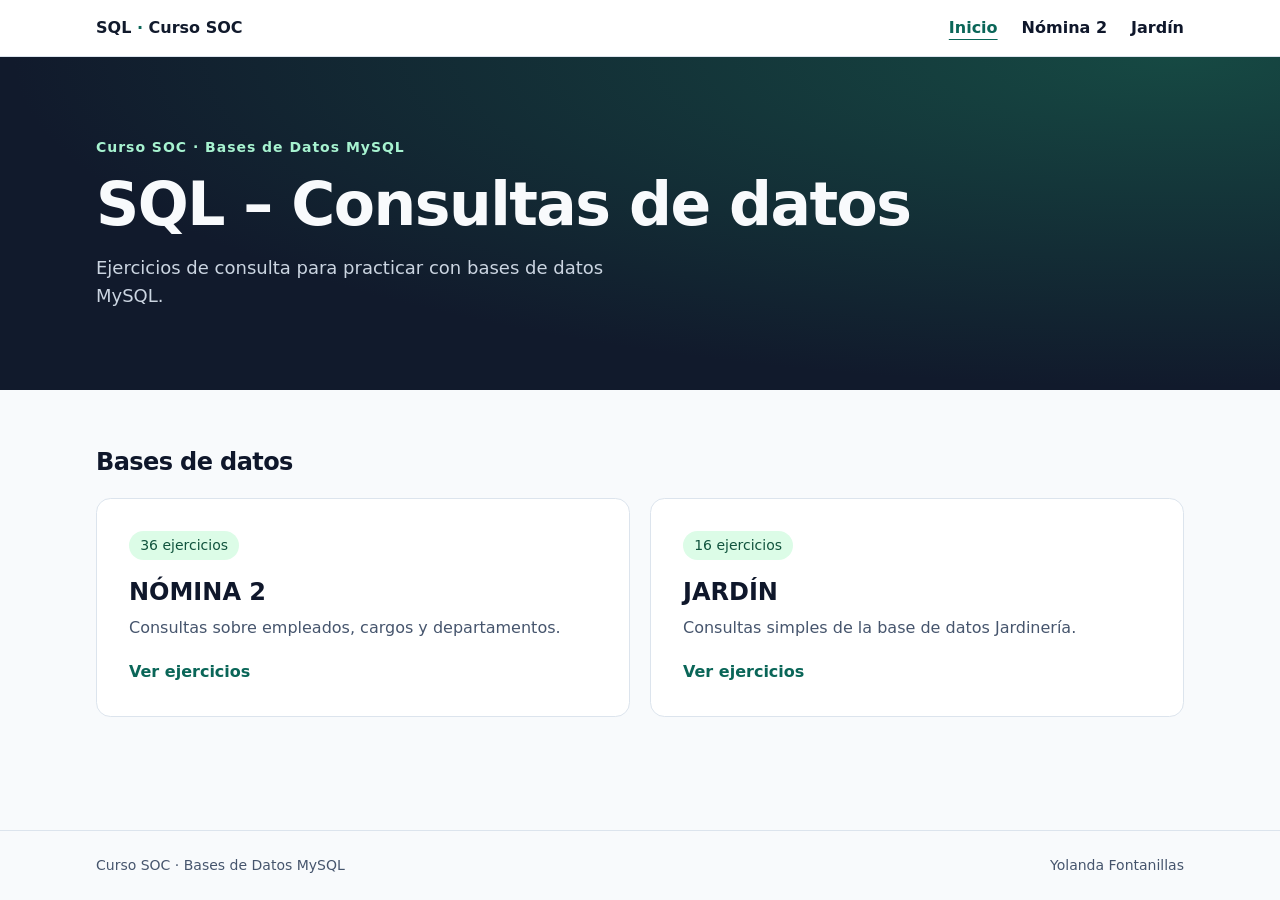
==== index.html @ ee7c702d "Add files via upload" ====
<!doctype html>
<html lang="es">
<head>
  <meta charset="utf-8">
  <meta name="viewport" content="width=device-width, initial-scale=1">
  <meta name="author" content="Yolanda Fontanillas">
  <title>SQL – Consultas de datos</title>
  <link rel="stylesheet" href="./tailwind.css">
  <link rel="stylesheet" href="./estilos.css">
</head>
<body class="flex min-h-screen flex-col bg-slate-50 text-slate-900">
  <header class="site-header">
    <nav aria-label="Navegación principal" class="shell flex flex-wrap items-center justify-between gap-x-6 gap-y-3 py-4">
      <a class="brand" href="./index.html">SQL <span>·</span> Curso SOC</a>
      <ul class="flex flex-wrap items-center gap-x-4 gap-y-2 sm:gap-x-6">
        <li><a href="./index.html" aria-current="page">Inicio</a></li>
        <li><a href="./nomina2.html">Nómina 2</a></li>
        <li><a href="./jardin.html">Jardín</a></li>
      </ul>
    </nav>
  </header>
  <main class="flex-1">
    <section class="hero">
      <div class="shell py-14 sm:py-20">
        <p class="eyebrow">Curso SOC · Bases de Datos MySQL</p>
        <h1 class="mt-4 text-4xl font-bold tracking-tight sm:text-6xl">SQL – Consultas de datos</h1>
        <p class="mt-5 max-w-xl text-lg">Ejercicios de consulta para practicar con bases de datos MySQL.</p>
      </div>
    </section>
    <section class="shell py-10 sm:py-14" aria-labelledby="bases">
      <h2 id="bases" class="mb-5 text-2xl font-bold tracking-tight">Bases de datos</h2>
      <div class="grid gap-5 sm:grid-cols-2">
        <a class="card" href="./nomina2.html">
          <span class="badge badge-active">36 ejercicios</span>
          <h3 class="mt-4 text-2xl font-bold">NÓMINA 2</h3>
          <p class="mt-2">Consultas sobre empleados, cargos y departamentos.</p>
          <span class="card-action">Ver ejercicios</span>
        </a>
        <a class="card" href="./jardin.html">
          <span class="badge badge-active">16 ejercicios</span>
          <h3 class="mt-4 text-2xl font-bold">JARDÍN</h3>
          <p class="mt-2">Consultas simples de la base de datos Jardinería.</p>
          <span class="card-action">Ver ejercicios</span>
        </a>
      </div>
    </section>
  </main>
  <footer class="site-footer">
    <div class="shell flex flex-wrap justify-between gap-x-8 gap-y-2 py-6">
      <p>Curso SOC · Bases de Datos MySQL</p>
      <p>Yolanda Fontanillas</p>
    </div>
  </footer>
</body>
</html>
---- estilos.css ----
/* Paleta y componentes compartidos entre las tres páginas. */
:root {
  color-scheme: light;
  font-family: system-ui, sans-serif;
  --ink: #111a2c;
  --muted: #46556d;
  --accent: #0a6658;
  --line: #dce4ed;
}

.shell { width: min(100% - 2rem, 68rem); margin-inline: auto; }
.site-header { background: #fff; border-bottom: 1px solid var(--line); }
.site-header a { font-weight: 650; }
.brand { color: var(--ink); }
.brand span, .site-header [aria-current="page"] { color: var(--accent); }
.site-header [aria-current="page"] { text-decoration: underline; text-underline-offset: .35em; }
.site-header a:hover, .back-link:hover { text-decoration: underline; }
.site-footer { border-top: 1px solid var(--line); color: var(--muted); font-size: .875rem; }

.hero {
  background: radial-gradient(ellipse at 92% 0%, #164943, transparent 70%), var(--ink);
  color: #f8fafc;
}
.hero p { color: #cbd5e1; }
.hero .eyebrow, .back-link { color: #a7f3d0; font-weight: 650; }
.eyebrow { letter-spacing: .07em; font-size: .875rem; }
.download {
  display: inline-block;
  border-radius: .6rem;
  padding: .75rem 1rem;
  background: #a7f3d0;
  color: #102e29;
  font-weight: 700;
}
.download:hover { background: #d1fae5; }

.card, .panel, .exercise {
  border: 1px solid var(--line);
  border-radius: .9rem;
  background: #fff;
}
.card, .panel { padding: clamp(1.25rem, 4vw, 2rem); }
.card { display: flex; flex-direction: column; align-items: flex-start; }
.card:hover { border-color: var(--accent); box-shadow: 0 6px 18px #111a2c12; }
.card p { color: var(--muted); }
.card-action { margin-top: auto; padding-top: 1.25rem; color: var(--accent); font-weight: 700; }
.badge { border-radius: 2rem; padding: .25rem .7rem; background: #eef2f6; color: #36465d; font-size: .875rem; }
.badge-active { background: #dcfce7; color: #11543e; }

.exercise { min-width: 0; }
.exercise summary {
  display: grid;
  grid-template-columns: 2.75ch minmax(0, 1fr) .6rem;
  align-items: baseline;
  gap: .75rem;
  padding: 1rem;
  cursor: pointer;
  list-style: none;
  font-weight: 600;
}
.exercise summary::-webkit-details-marker { display: none; }
.exercise summary:hover { background: #f0fdfa; border-radius: inherit; }
.exercise summary::after {
  content: "";
  align-self: center;
  width: .55rem;
  height: .55rem;
  border: solid var(--accent);
  border-width: 0 2px 2px 0;
  transform: rotate(45deg);
}
.exercise[open] summary::after { transform: rotate(225deg); }
.exercise-number { color: var(--accent); font-variant-numeric: tabular-nums; }
.exercise-body { margin: 0 1rem 1rem; border-radius: .65rem; background: var(--ink); color: #e2e8f0; }
.code-toolbar { padding: .625rem .9rem; border-bottom: 1px solid #3b4b60; font-size: .875rem; }
.copy-button { padding: .3rem .7rem; border: 1px solid #72839c; border-radius: .4rem; color: #f8fafc; cursor: pointer; }
.copy-button:hover { background: #2a3a52; }
.exercise pre { overflow-x: auto; padding: 1rem; font-size: .875rem; line-height: 1.65; }
.sql-keyword { color: #a5b4fc; }
.sql-function { color: #7dd3fc; }
.sql-string { color: #86efac; }
.sql-number { color: #fcd34d; }
.sql-comment { color: #a5b4c7; }

:focus-visible { outline: 3px solid #279c88; outline-offset: 3px; }
.hero :focus-visible, .exercise-body :focus-visible { outline-color: #a7f3d0; }
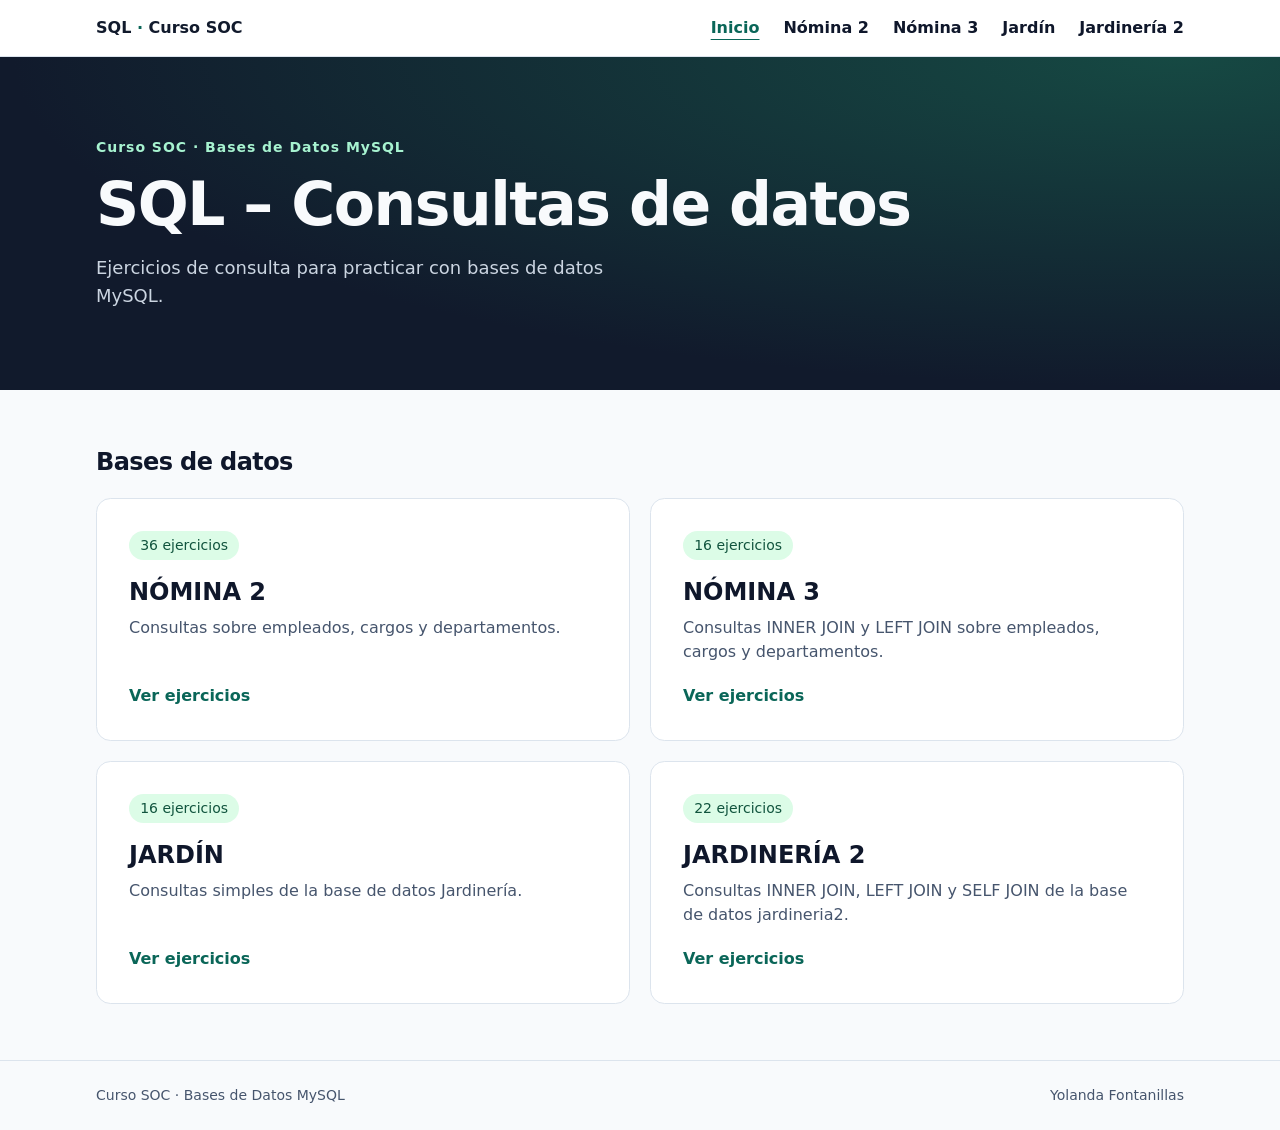
==== commit 2bd142e1: "Add files via upload" ====
--- a/index.html
+++ b/index.html
@@ -4,7 +4,7 @@
   <meta charset="utf-8">
   <meta name="viewport" content="width=device-width, initial-scale=1">
   <meta name="author" content="Yolanda Fontanillas">
-  <title>SQL – Consultas de datos</title>
+ <title>SQL | Consultas simples y multitabla (JOIN)</title>
   <link rel="stylesheet" href="./tailwind.css">
   <link rel="stylesheet" href="./estilos.css">
 </head>
@@ -15,7 +15,9 @@
       <ul class="flex flex-wrap items-center gap-x-4 gap-y-2 sm:gap-x-6">
         <li><a href="./index.html" aria-current="page">Inicio</a></li>
         <li><a href="./nomina2.html">Nómina 2</a></li>
+        <li><a href="./nomina3.html">Nómina 3</a></li>
         <li><a href="./jardin.html">Jardín</a></li>
+        <li><a href="./jardineria2.html">Jardinería 2</a></li>
       </ul>
     </nav>
   </header>
@@ -36,10 +38,22 @@
           <p class="mt-2">Consultas sobre empleados, cargos y departamentos.</p>
           <span class="card-action">Ver ejercicios</span>
         </a>
+        <a class="card" href="./nomina3.html">
+          <span class="badge badge-active">16 ejercicios</span>
+          <h3 class="mt-4 text-2xl font-bold">NÓMINA 3</h3>
+          <p class="mt-2">Consultas INNER JOIN y LEFT JOIN sobre empleados, cargos y departamentos.</p>
+          <span class="card-action">Ver ejercicios</span>
+        </a>
         <a class="card" href="./jardin.html">
           <span class="badge badge-active">16 ejercicios</span>
           <h3 class="mt-4 text-2xl font-bold">JARDÍN</h3>
           <p class="mt-2">Consultas simples de la base de datos Jardinería.</p>
+          <span class="card-action">Ver ejercicios</span>
+        </a>
+        <a class="card" href="./jardineria2.html">
+          <span class="badge badge-active">22 ejercicios</span>
+          <h3 class="mt-4 text-2xl font-bold">JARDINERÍA 2</h3>
+          <p class="mt-2">Consultas INNER JOIN, LEFT JOIN y SELF JOIN de la base de datos jardineria2.</p>
           <span class="card-action">Ver ejercicios</span>
         </a>
       </div>
--- a/estilos.css
+++ b/estilos.css
@@ -71,6 +71,9 @@
 }
 .exercise[open] summary::after { transform: rotate(225deg); }
 .exercise-number { color: var(--accent); font-variant-numeric: tabular-nums; }
+.exercise-notes { padding: 0 1rem 1rem; color: var(--muted); overflow-wrap: anywhere; }
+.exercise-notes p + p { margin-top: .5rem; }
+.exercise-notes ul { list-style: disc; padding-inline-start: 1.5rem; }
 .exercise-body { margin: 0 1rem 1rem; border-radius: .65rem; background: var(--ink); color: #e2e8f0; }
 .code-toolbar { padding: .625rem .9rem; border-bottom: 1px solid #3b4b60; font-size: .875rem; }
 .copy-button { padding: .3rem .7rem; border: 1px solid #72839c; border-radius: .4rem; color: #f8fafc; cursor: pointer; }
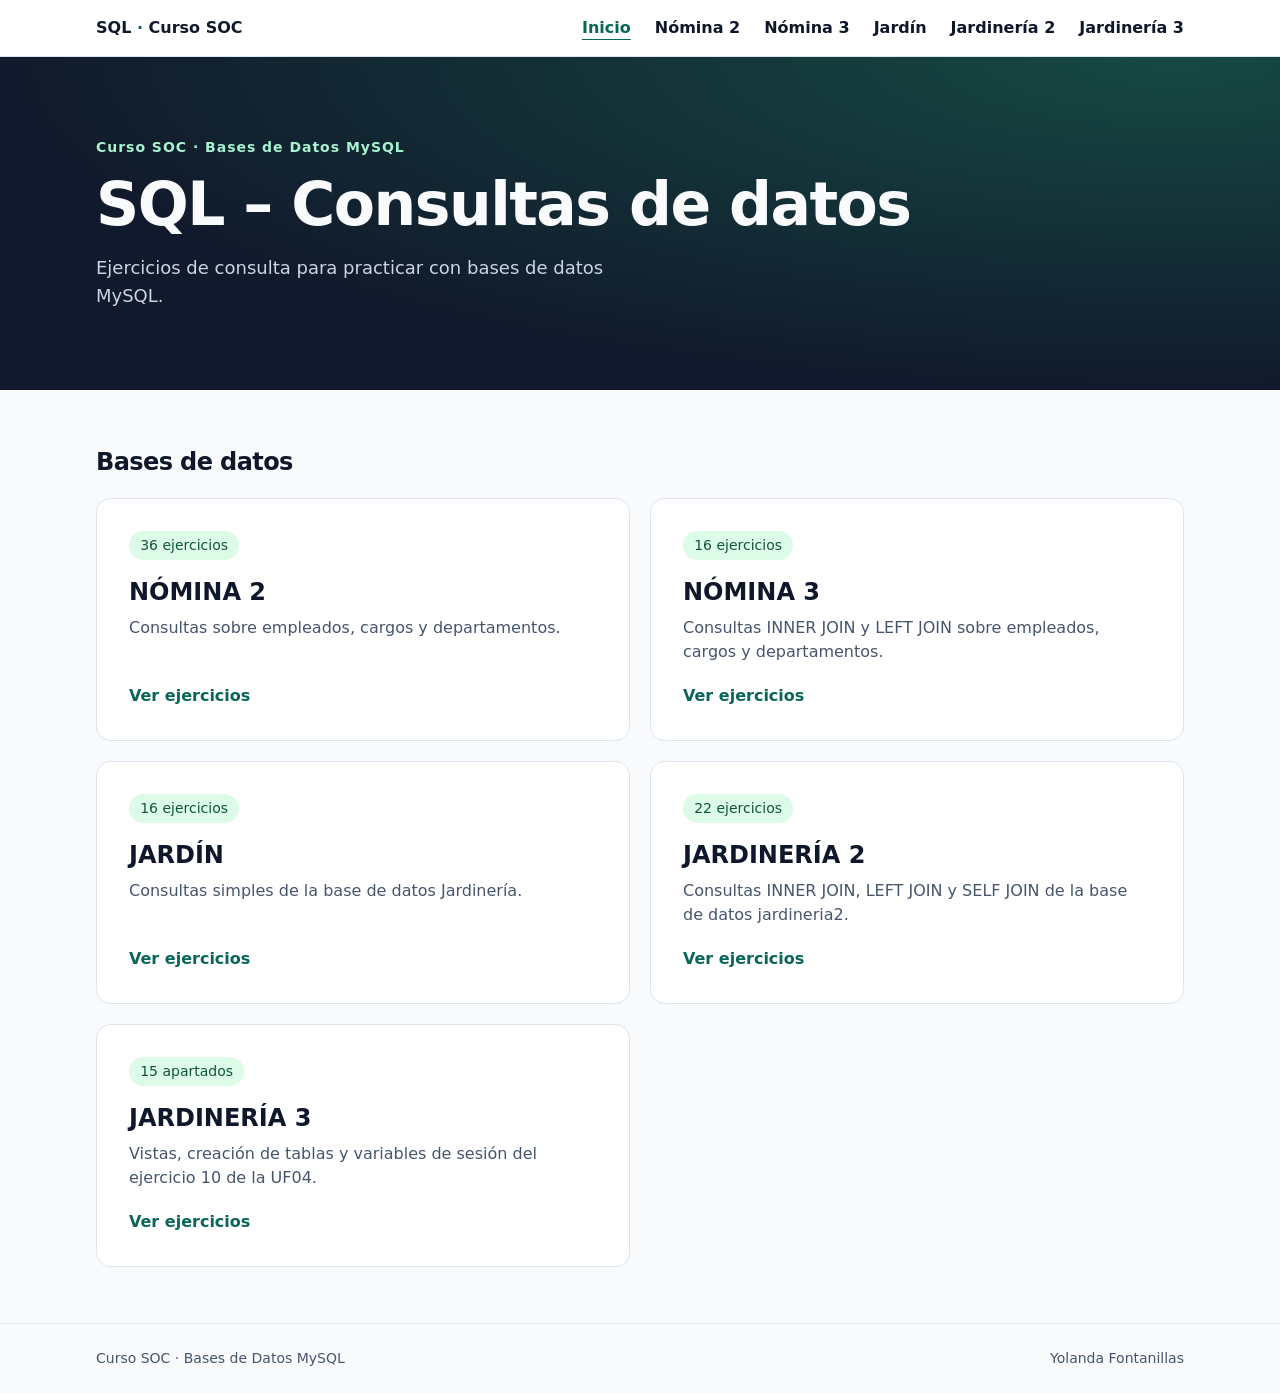
==== commit 5c7eeb0d: "Add files via upload" ====
--- a/index.html
+++ b/index.html
@@ -18,6 +18,7 @@
         <li><a href="./nomina3.html">Nómina 3</a></li>
         <li><a href="./jardin.html">Jardín</a></li>
         <li><a href="./jardineria2.html">Jardinería 2</a></li>
+        <li><a href="./jardineria3.html">Jardinería 3</a></li>
       </ul>
     </nav>
   </header>
@@ -56,6 +57,12 @@
           <p class="mt-2">Consultas INNER JOIN, LEFT JOIN y SELF JOIN de la base de datos jardineria2.</p>
           <span class="card-action">Ver ejercicios</span>
         </a>
+        <a class="card" href="./jardineria3.html">
+          <span class="badge badge-active">15 apartados</span>
+          <h3 class="mt-4 text-2xl font-bold">JARDINERÍA 3</h3>
+          <p class="mt-2">Vistas, creación de tablas y variables de sesión del ejercicio 10 de la UF04.</p>
+          <span class="card-action">Ver ejercicios</span>
+        </a>
       </div>
     </section>
   </main>
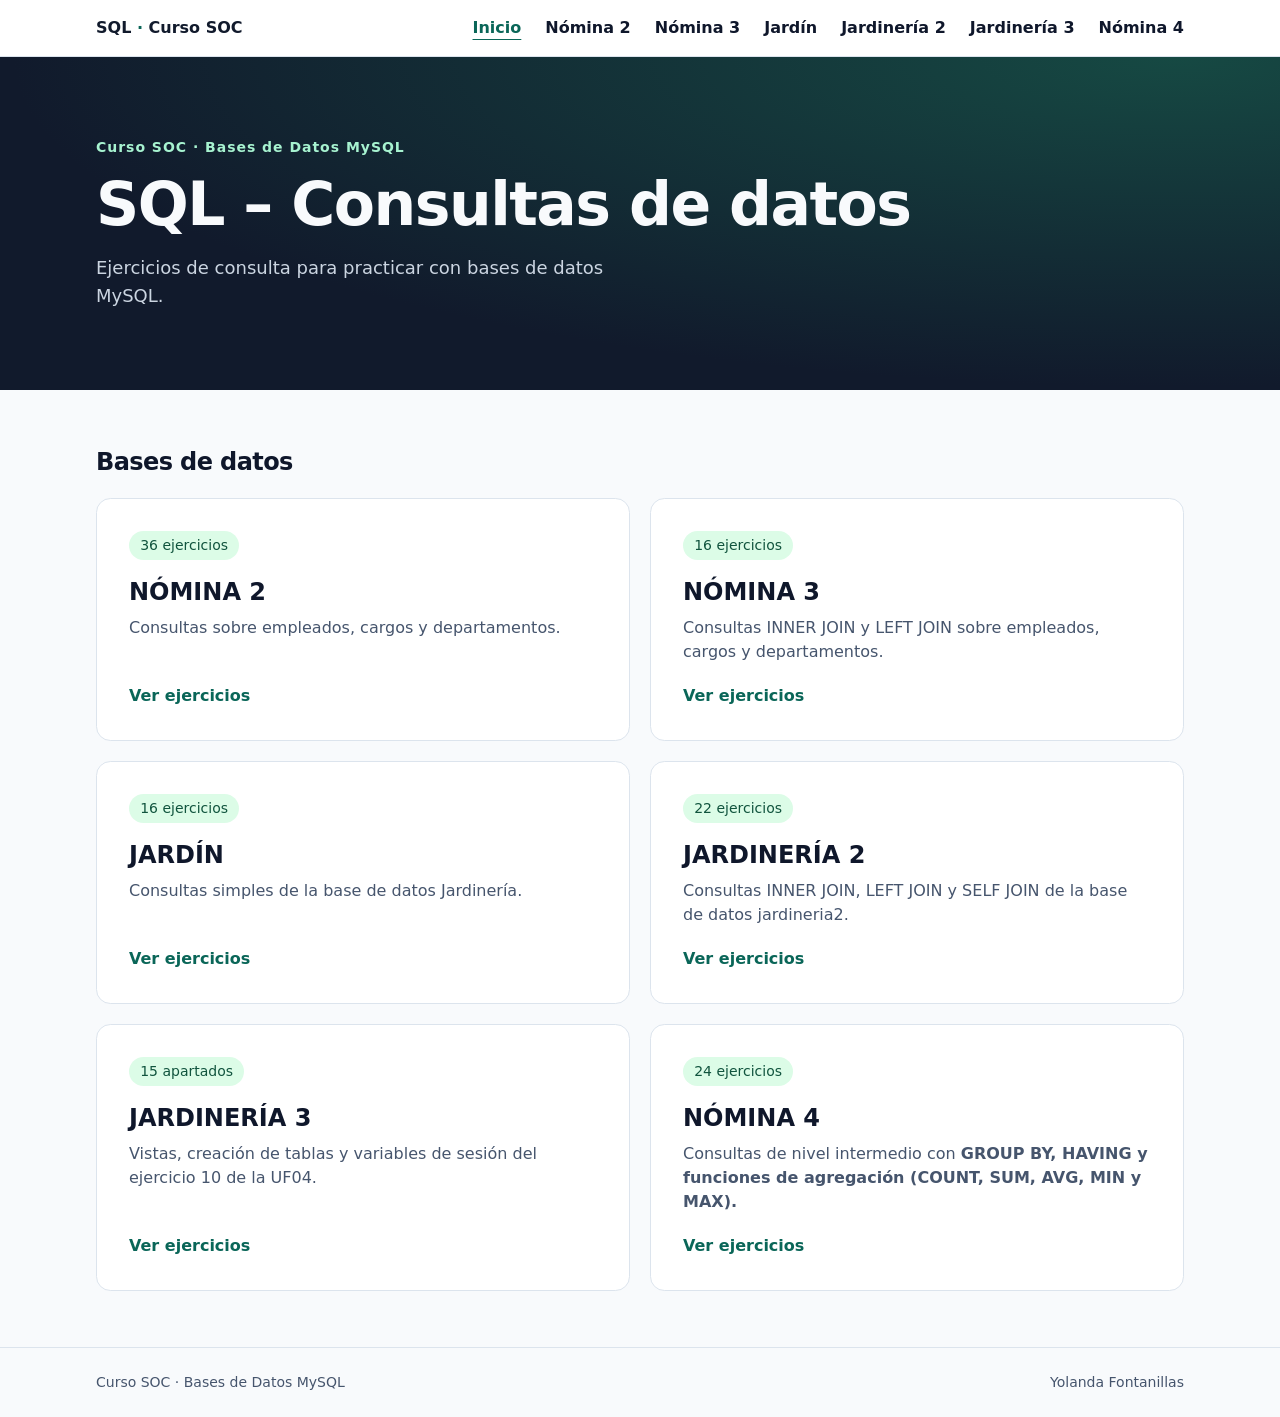
==== commit b2b315f3: "Add files via upload" ====
--- a/index.html
+++ b/index.html
@@ -19,6 +19,7 @@
         <li><a href="./jardin.html">Jardín</a></li>
         <li><a href="./jardineria2.html">Jardinería 2</a></li>
         <li><a href="./jardineria3.html">Jardinería 3</a></li>
+        <li><a href="./nomina4.html">Nómina 4</a></li>
       </ul>
     </nav>
   </header>
@@ -63,6 +64,12 @@
           <p class="mt-2">Vistas, creación de tablas y variables de sesión del ejercicio 10 de la UF04.</p>
           <span class="card-action">Ver ejercicios</span>
         </a>
+        <a class="card" href="./nomina4.html">
+          <span class="badge badge-active">24 ejercicios</span>
+          <h3 class="mt-4 text-2xl font-bold">NÓMINA 4</h3>
+          <p class="mt-2">Consultas de nivel intermedio con <strong>GROUP BY, HAVING y funciones de agregación (COUNT, SUM, AVG, MIN y MAX).</strong></p>
+          <span class="card-action">Ver ejercicios</span>
+        </a>
       </div>
     </section>
   </main>
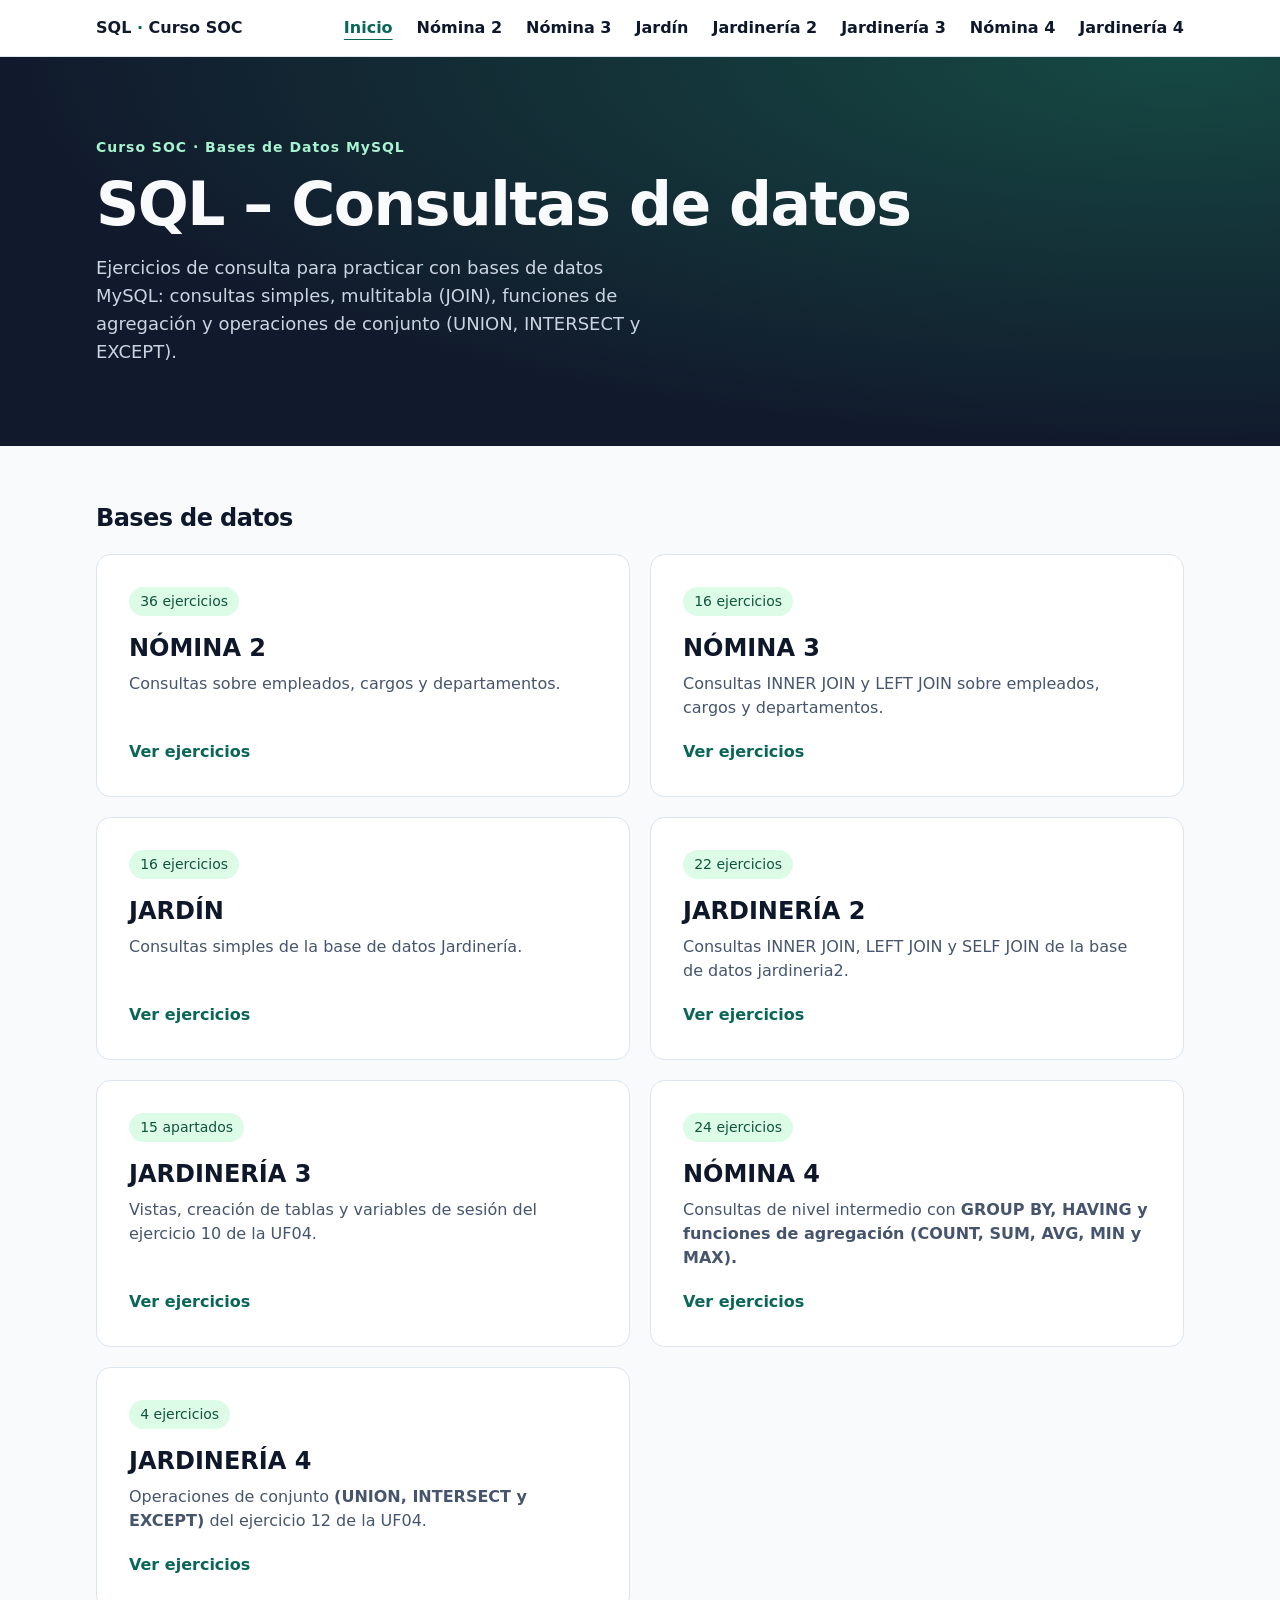
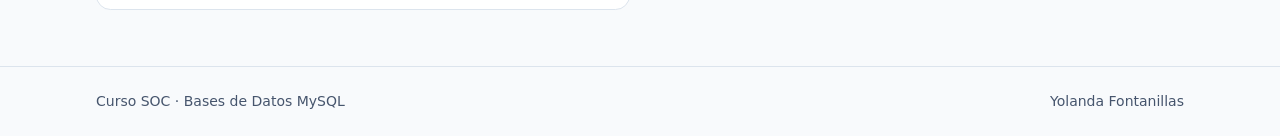
==== commit de3ff78e: "Add files via upload" ====
--- a/index.html
+++ b/index.html
@@ -4,7 +4,7 @@
   <meta charset="utf-8">
   <meta name="viewport" content="width=device-width, initial-scale=1">
   <meta name="author" content="Yolanda Fontanillas">
- <title>SQL | Consultas simples y multitabla (JOIN)</title>
+ <title>SQL | Consultas simples, multitabla (JOIN) y operaciones de conjunto</title>
   <link rel="stylesheet" href="./tailwind.css">
   <link rel="stylesheet" href="./estilos.css">
 </head>
@@ -20,6 +20,7 @@
         <li><a href="./jardineria2.html">Jardinería 2</a></li>
         <li><a href="./jardineria3.html">Jardinería 3</a></li>
         <li><a href="./nomina4.html">Nómina 4</a></li>
+        <li><a href="./jardineria4.html">Jardinería 4</a></li>
       </ul>
     </nav>
   </header>
@@ -28,7 +29,7 @@
       <div class="shell py-14 sm:py-20">
         <p class="eyebrow">Curso SOC · Bases de Datos MySQL</p>
         <h1 class="mt-4 text-4xl font-bold tracking-tight sm:text-6xl">SQL – Consultas de datos</h1>
-        <p class="mt-5 max-w-xl text-lg">Ejercicios de consulta para practicar con bases de datos MySQL.</p>
+        <p class="mt-5 max-w-xl text-lg">Ejercicios de consulta para practicar con bases de datos MySQL: consultas simples, multitabla (JOIN), funciones de agregación y operaciones de conjunto (UNION, INTERSECT y EXCEPT).</p>
       </div>
     </section>
     <section class="shell py-10 sm:py-14" aria-labelledby="bases">
@@ -70,6 +71,12 @@
           <p class="mt-2">Consultas de nivel intermedio con <strong>GROUP BY, HAVING y funciones de agregación (COUNT, SUM, AVG, MIN y MAX).</strong></p>
           <span class="card-action">Ver ejercicios</span>
         </a>
+        <a class="card" href="./jardineria4.html">
+          <span class="badge badge-active">4 ejercicios</span>
+          <h3 class="mt-4 text-2xl font-bold">JARDINERÍA 4</h3>
+          <p class="mt-2">Operaciones de conjunto <strong>(UNION, INTERSECT y EXCEPT)</strong> del ejercicio 12 de la UF04.</p>
+          <span class="card-action">Ver ejercicios</span>
+        </a>
       </div>
     </section>
   </main>
